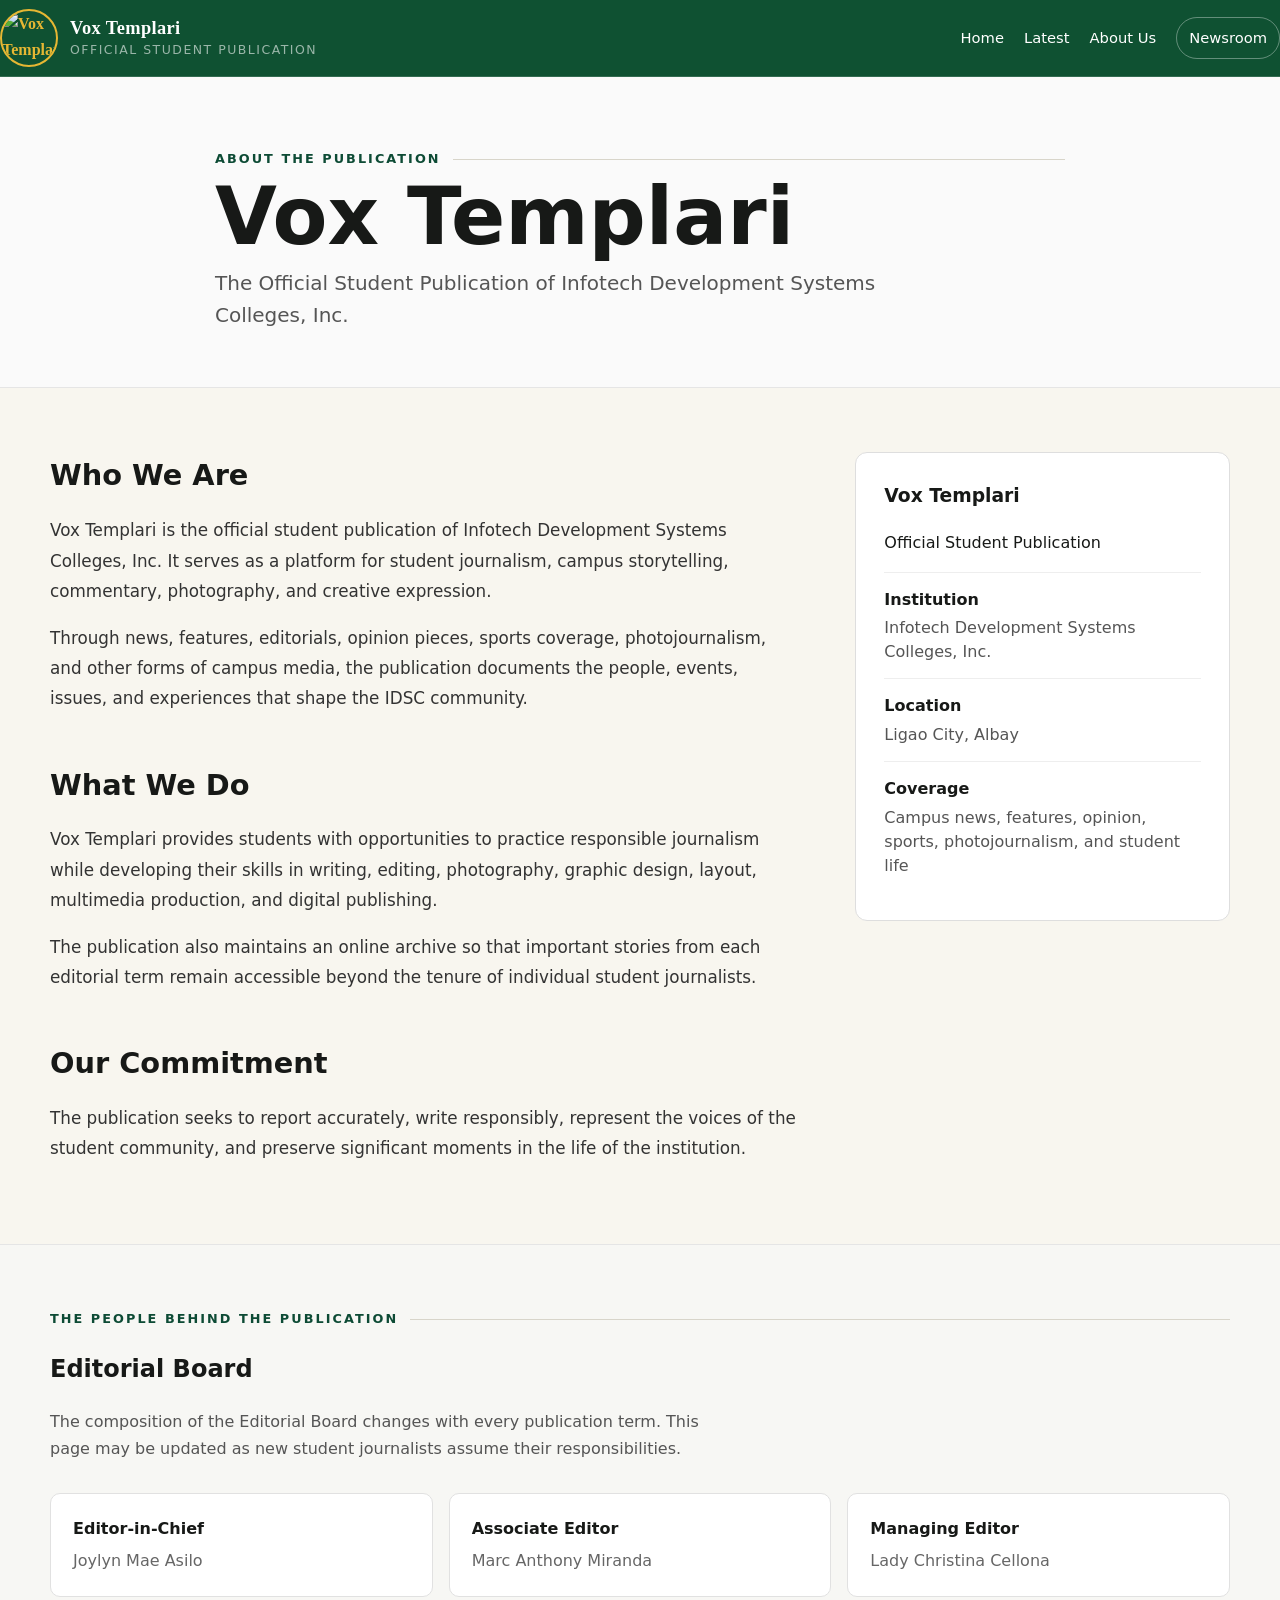
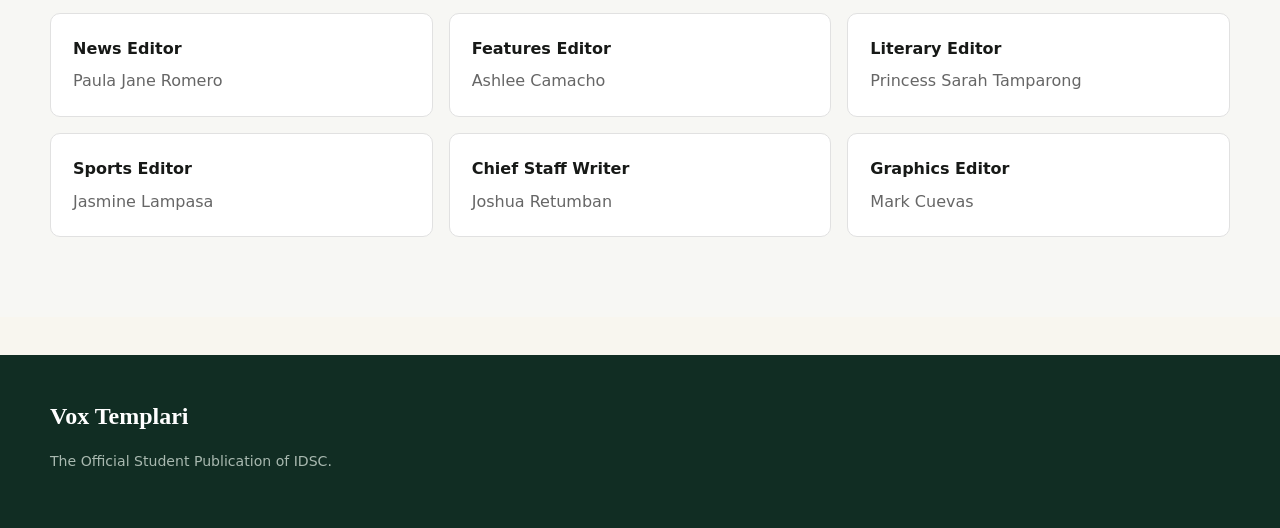
==== about.html @ 3201fcc6 "Update about.html" ====
<!doctype html>
<html lang="en">

<head>
  <meta charset="utf-8">

  <meta
    name="viewport"
    content="width=device-width, initial-scale=1"
  >

  <title>About Us | Vox Templari</title>

  <meta
    name="description"
    content="Learn more about Vox Templari, the Official Student Publication of Infotech Development Systems Colleges, Inc."
  >

  <link
    rel="stylesheet"
    href="styles.css"
  >
</head>


<body>


<!-- =========================================================
     HEADER
     ========================================================= -->

<header class="site-header">

  <div class="container header-row">

    <a
      class="brand"
      href="/"
    >

      <div class="brand-mark">
        <img
          src="/assets/vt-logo.jpg"
          alt="Vox Templari Logo"
        >
      </div>

      <div>

        <div class="brand-title">
          Vox Templari
        </div>

        <div class="brand-sub">
          Official Student Publication
        </div>

      </div>

    </a>


    <button
      id="menuBtn"
      class="mobile-menu"
      type="button"
      aria-label="Open menu"
    >
      ☰
    </button>


    <nav
      id="mainNav"
      class="nav"
    >

      <a href="/">
        Home
      </a>

      <a href="/#latest">
        Latest
      </a>

      <a
        href="/about.html"
        class="active"
      >
        About Us
      </a>

      <a
        href="/admin.html"
        class="nav-admin"
      >
        Newsroom
      </a>

    </nav>

  </div>

</header>


<!-- =========================================================
     ABOUT HERO
     ========================================================= -->

<main>

  <section class="about-hero">

    <div class="container about-hero-inner">

      <div class="section-kicker">
        About the Publication
      </div>

      <h1>
        Vox Templari
      </h1>

      <p class="about-lead">
        The Official Student Publication of
        Infotech Development Systems Colleges, Inc.
      </p>

    </div>

  </section>


  <!-- =======================================================
       ABOUT CONTENT
       ======================================================= -->

  <section class="about-section">

    <div class="container about-grid">

      <div class="about-main">

        <h2>
          Who We Are
        </h2>

        <p>
          Vox Templari is the official student publication of
          Infotech Development Systems Colleges, Inc. It serves
          as a platform for student journalism, campus
          storytelling, commentary, photography, and creative
          expression.
        </p>

        <p>
          Through news, features, editorials, opinion pieces,
          sports coverage, photojournalism, and other forms of
          campus media, the publication documents the people,
          events, issues, and experiences that shape the IDSC
          community.
        </p>


        <h2>
          What We Do
        </h2>

        <p>
          Vox Templari provides students with opportunities to
          practice responsible journalism while developing their
          skills in writing, editing, photography, graphic
          design, layout, multimedia production, and digital
          publishing.
        </p>

        <p>
          The publication also maintains an online archive so
          that important stories from each editorial term remain
          accessible beyond the tenure of individual student
          journalists.
        </p>


        <h2>
          Our Commitment
        </h2>

        <p>
          The publication seeks to report accurately, write
          responsibly, represent the voices of the student
          community, and preserve significant moments in the
          life of the institution.
        </p>

      </div>


      <aside class="about-sidebar">

        <div class="about-card">

          <h3>
            Vox Templari
          </h3>

          <p>
            Official Student Publication
          </p>

          <div class="about-detail">
            <strong>Institution</strong>
            <span>
              Infotech Development Systems Colleges, Inc.
            </span>
          </div>

          <div class="about-detail">
            <strong>Location</strong>
            <span>
              Ligao City, Albay
            </span>
          </div>

          <div class="about-detail">
            <strong>Coverage</strong>
            <span>
              Campus news, features, opinion, sports,
              photojournalism, and student life
            </span>
          </div>

        </div>

      </aside>

    </div>

  </section>


  <!-- =======================================================
       EDITORIAL BOARD
       ======================================================= -->

  <section class="about-board-section">

    <div class="container">

      <div class="section-kicker">
        The People Behind the Publication
      </div>

      <h2>
        Editorial Board
      </h2>

      <p class="about-board-intro">
        The composition of the Editorial Board changes with
        every publication term. This page may be updated as new
        student journalists assume their responsibilities.
      </p>


      <div class="board-grid">

        <div class="board-card">
          <strong>Editor-in-Chief</strong>
          <span>Joylyn Mae Asilo</span>
        </div>

        <div class="board-card">
          <strong>Associate Editor</strong>
          <span>Marc Anthony Miranda</span>
        </div>

        <div class="board-card">
          <strong>Managing Editor</strong>
          <span>Lady Christina Cellona</span>
        </div>

        <div class="board-card">
          <strong>News Editor</strong>
          <span>Paula Jane Romero</span>
        </div>

        <div class="board-card">
          <strong>Features Editor</strong>
          <span>Ashlee Camacho</span>
        </div>

        <div class="board-card">
          <strong>Literary Editor</strong>
          <span>Princess Sarah Tamparong</span>
        </div>

         <div class="board-card">
          <strong>Sports Editor</strong>
          <span>Jasmine Lampasa</span>
        </div>

        <div class="board-card">
          <strong>Chief Staff Writer</strong>
          <span>Joshua Retumban</span>
        </div>
        
        <div class="board-card">
          <strong>Graphics Editor</strong>
          <span>Mark Cuevas</span>
        </div>

      </div>

    </div>

  </section>

</main>


<!-- =========================================================
     FOOTER
     ========================================================= -->

<footer class="site-footer">

  <div class="container">

    <div class="footer-title">
      Vox Templari
    </div>

    <p class="footer-small">
      The Official Student Publication of IDSC.
    </p>

  </div>

</footer>


<script>

  const menuBtn =
    document.querySelector("#menuBtn");

  const mainNav =
    document.querySelector("#mainNav");


  menuBtn?.addEventListener(
    "click",
    () => {

      mainNav?.classList.toggle(
        "open"
      );

    }
  );

</script>

</body>
</html>
---- styles.css ----
:root {
  --green: #0d4b35;
  --green-2: #153f31;
  --gold: #e6b733;
  --ink: #171917;
  --muted: #6b716d;
  --paper: #f8f6ef;
  --white: #ffffff;
  --line: #d8d5ca;
  --danger: #a62a2a;
  --shadow: 0 12px 34px rgba(20, 34, 27, .09);
  --radius: 16px;
}

* { box-sizing: border-box; }
html { scroll-behavior: smooth; }
body {
  margin: 0;
  font-family: Inter, ui-sans-serif, system-ui, -apple-system, BlinkMacSystemFont, "Segoe UI", sans-serif;
  color: var(--ink);
  background: var(--paper);
  line-height: 1.6;
}
a { color: inherit; text-decoration: none; }
img { max-width: 100%; display: block; }
button, input, select, textarea { font: inherit; }
button { cursor: pointer; }

.container { width: min(1180px, calc(100% - 32px)); margin-inline: auto; }
.site-header {
  background: var(--green);
  color: white;
  border-bottom: 4px solid var(--gold);
  position: sticky;
  top: 0;
  z-index: 20;
}
.header-row { display:flex; align-items:center; justify-content:space-between; gap:24px; min-height:76px; }
.brand { display:flex; align-items:center; gap:14px; }
.brand-mark {
  width: 42px; height: 42px; border:2px solid var(--gold); border-radius:50%;
  display:grid; place-items:center; font-family: Georgia, serif; font-weight:800; color:var(--gold);
}
.brand-title { font-family: Georgia, 'Times New Roman', serif; font-size:1.35rem; font-weight:800; letter-spacing:.02em; }
.brand-sub { font-size:.72rem; opacity:.78; text-transform:uppercase; letter-spacing:.12em; }
.nav { display:flex; flex-wrap:wrap; align-items:center; gap:16px; font-size:.92rem; }
.nav a:hover { color:var(--gold); }
.nav-admin { padding:8px 12px; border:1px solid rgba(255,255,255,.35); border-radius:999px; }
.mobile-menu { display:none; background:none; border:0; color:#fff; font-size:1.45rem; }

.masthead { padding:48px 0 22px; border-bottom:1px solid var(--line); }
.masthead h1 { margin:0; font-family:Georgia,serif; font-size:clamp(2.7rem, 7vw, 6.5rem); line-height:.9; letter-spacing:-.04em; }
.masthead p { margin:16px 0 0; max-width:680px; color:var(--muted); }
.section-kicker { display:flex; align-items:center; gap:12px; font-size:.8rem; letter-spacing:.16em; font-weight:800; text-transform:uppercase; color:var(--green); }
.section-kicker::after { content:""; height:1px; background:var(--line); flex:1; }

.hero { display:grid; grid-template-columns: 1.8fr 1fr; gap:24px; padding:34px 0 8px; }
.hero-main, .hero-side-card, .story-card { background:var(--white); border:1px solid var(--line); box-shadow:var(--shadow); }
.hero-main { border-radius:var(--radius); overflow:hidden; }
.hero-image { aspect-ratio:16/9; object-fit:cover; width:100%; background:#e8e5db; }
.hero-copy { padding:26px; }
.story-meta { color:var(--muted); font-size:.84rem; display:flex; flex-wrap:wrap; gap:9px; align-items:center; }
.story-category { color:var(--green); font-weight:800; text-transform:uppercase; letter-spacing:.08em; }
.hero-copy h2 { font-family:Georgia,serif; font-size:clamp(2rem,4vw,3.8rem); line-height:1.02; margin:12px 0; }
.deck { color:#4e544f; font-size:1.05rem; }
.hero-side { display:grid; gap:16px; }
.hero-side-card { border-radius:14px; overflow:hidden; display:grid; grid-template-columns: 118px 1fr; min-height:118px; }
.hero-side-card img { height:100%; width:100%; object-fit:cover; background:#e8e5db; }
.hero-side-copy { padding:15px; }
.hero-side-copy h3 { font-family:Georgia,serif; font-size:1.08rem; line-height:1.15; margin:6px 0 0; }

.section { padding:44px 0; }
.section-head { display:flex; justify-content:space-between; gap:20px; align-items:end; margin-bottom:20px; }
.section-head h2 { font-family:Georgia,serif; font-size:2.15rem; margin:0; }
.filters { display:flex; flex-wrap:wrap; gap:8px; }
.filter-btn { border:1px solid var(--line); background:#fff; border-radius:999px; padding:8px 13px; }
.filter-btn.active { background:var(--green); color:white; border-color:var(--green); }
.story-grid { display:grid; grid-template-columns: repeat(3, 1fr); gap:20px; }
.story-card { border-radius:14px; overflow:hidden; transition:.18s ease; }
.story-card:hover { transform:translateY(-3px); }
.story-card img { aspect-ratio:16/10; object-fit:cover; width:100%; background:#e8e5db; }
.story-card-copy { padding:18px; }
.story-card h3 { font-family:Georgia,serif; font-size:1.42rem; line-height:1.16; margin:9px 0; }
.story-card p { color:var(--muted); margin:0; font-size:.94rem; }
.empty { border:1px dashed var(--line); padding:28px; border-radius:14px; color:var(--muted); background:#fff; }

.site-footer { background:#112d23; color:#dbe5df; padding:42px 0; margin-top:38px; }
.footer-grid { display:grid; grid-template-columns:2fr 1fr 1fr; gap:28px; }
.footer-title { color:white; font-family:Georgia,serif; font-size:1.5rem; font-weight:700; }
.footer-small { color:#a9b9b0; font-size:.88rem; }

.article-shell { width:min(820px, calc(100% - 32px)); margin:46px auto; }
.article-shell .article-category { color:var(--green); font-weight:800; text-transform:uppercase; letter-spacing:.1em; font-size:.82rem; }
.article-shell h1 { font-family:Georgia,serif; font-size:clamp(2.5rem,6vw,4.8rem); line-height:1.02; margin:12px 0 16px; letter-spacing:-.025em; }
.article-deck { font-size:1.25rem; color:#555d57; }
.article-hero { width:min(1100px, calc(100% - 32px)); margin:30px auto; border-radius:18px; max-height:660px; object-fit:cover; }
.article-body { font-family:Georgia, 'Times New Roman', serif; font-size:1.16rem; line-height:1.82; }
.article-body p { margin:0 0 1.35em; }
.article-body h2, .article-body h3 { line-height:1.2; margin-top:1.8em; }
.article-body blockquote { border-left:4px solid var(--gold); margin:1.7em 0; padding:2px 0 2px 22px; color:#48504b; font-style:italic; }
.byline { margin:20px 0 28px; color:var(--muted); }

/* Admin */
.admin-body { background:#eef1ee; }
.admin-top { background:var(--green); color:white; }
.admin-top .container { min-height:66px; display:flex; align-items:center; justify-content:space-between; gap:20px; }
.admin-layout { display:grid; grid-template-columns:260px 1fr; min-height:calc(100vh - 66px); }
.sidebar { background:#17392d; color:#dae8df; padding:24px 18px; }
.sidebar button, .sidebar a { width:100%; display:block; text-align:left; color:inherit; background:transparent; border:0; padding:11px 12px; border-radius:9px; }
.sidebar button:hover, .sidebar a:hover { background:rgba(255,255,255,.08); }
.admin-main { padding:28px; min-width:0; }
.panel { background:white; border:1px solid #d7ded9; border-radius:14px; padding:22px; box-shadow:0 8px 25px rgba(30,50,38,.05); margin-bottom:22px; }
.panel h2, .panel h3 { margin-top:0; }
.form-grid { display:grid; grid-template-columns:1fr 1fr; gap:16px; }
.field { display:grid; gap:7px; }
.field.full { grid-column:1/-1; }
label { font-weight:700; font-size:.9rem; }
input, select, textarea { width:100%; border:1px solid #cbd4ce; border-radius:9px; background:#fff; padding:10px 12px; }
textarea { min-height:110px; resize:vertical; }
.editor-toolbar { display:flex; flex-wrap:wrap; align-items:center; gap:5px; padding:8px; border:1px solid #cbd4ce; border-bottom:0; border-radius:9px 9px 0 0; background:#f5f7f5; position:sticky; top:0; z-index:3; }
.editor-toolbar button { min-width:34px; border:1px solid #d5ddd8; border-radius:6px; background:#fff; padding:6px 9px; line-height:1.2; }
.editor-toolbar button:hover, .editor-toolbar button:focus-visible { border-color:#91a59a; background:#eef4f0; }
.editor-toolbar button[data-cmd="justifyCenter"] { text-align:center; }
.editor-toolbar button[data-cmd="justifyRight"] { text-align:right; }
.editor-select { width:auto; min-width:92px; max-width:170px; padding:6px 28px 6px 9px; border:1px solid #d5ddd8; border-radius:6px; background:#fff; }
.editor-font { min-width:128px; }
.editor-size { min-width:92px; }
.toolbar-separator { width:1px; height:26px; margin:0 3px; background:#d5ddd8; }
.rich-editor { min-height:340px; padding:18px; border:1px solid #cbd4ce; border-radius:0 0 9px 9px; background:#fff; overflow:auto; font-family:Georgia, 'Times New Roman', serif; font-size:1.05rem; line-height:1.75; }
.rich-editor:focus { outline:2px solid rgba(13,75,53,.2); }
.rich-editor h2, .rich-editor h3 { line-height:1.2; }
.rich-editor blockquote { border-left:4px solid var(--gold); margin:1.4em 0; padding:2px 0 2px 18px; color:#48504b; font-style:italic; }
@media (max-width: 700px) {
  .editor-toolbar { position:static; }
  .toolbar-separator { display:none; }
  .editor-font { flex:1 1 135px; }
  .editor-size { flex:1 1 100px; }
}
.actions { display:flex; flex-wrap:wrap; gap:10px; align-items:center; }
.btn { border:0; border-radius:9px; padding:10px 15px; font-weight:800; }
.btn-primary { background:var(--green); color:white; }
.btn-secondary { background:#e8ede9; color:#203c30; }
.btn-gold { background:var(--gold); color:#1c241e; }
.btn-danger { background:#fae5e5; color:var(--danger); }
.status { font-size:.88rem; color:var(--muted); }
.article-list { display:grid; gap:10px; }
.admin-item { border:1px solid #d9e0db; border-radius:10px; padding:13px; display:grid; grid-template-columns:1fr auto; gap:10px; background:#fff; }
.admin-item-title { font-weight:800; }
.badge { display:inline-block; border-radius:999px; padding:3px 8px; font-size:.72rem; font-weight:800; text-transform:uppercase; letter-spacing:.06em; background:#e8ede9; color:#375344; }
.badge.published { background:#dff2e7; color:#176137; }
.badge.draft { background:#fff2cc; color:#755a00; }
.drag-list { display:grid; gap:9px; }
.drag-item { border:1px solid #ccd5cf; background:#fff; padding:12px 14px; border-radius:9px; display:flex; align-items:center; gap:12px; cursor:grab; }
.drag-handle { color:#8e9992; font-size:1.25rem; }
.drag-item.dragging { opacity:.45; }
.login-wrap { min-height:100vh; display:grid; place-items:center; padding:24px; background:linear-gradient(135deg,#0d4b35,#17392d); }
.login-card { width:min(430px,100%); background:#fff; padding:30px; border-radius:18px; box-shadow:0 30px 70px rgba(0,0,0,.25); }
.login-card h1 { font-family:Georgia,serif; margin:0 0 5px; }
.login-card .field { margin:14px 0; }
.hidden { display:none !important; }
.notice { padding:11px 13px; border-radius:8px; background:#eef5f0; color:#234332; font-size:.9rem; }
.notice.error { background:#fae8e8; color:#7d2020; }

@media (max-width: 900px) {
  .hero, .story-grid, .footer-grid { grid-template-columns:1fr; }
  .hero-side { grid-template-columns:1fr 1fr; }
  .nav { display:none; position:absolute; top:76px; left:0; right:0; background:var(--green); padding:16px; border-top:1px solid rgba(255,255,255,.15); }
  .nav.open { display:flex; flex-direction:column; align-items:flex-start; }
  .mobile-menu { display:block; }
  .admin-layout { grid-template-columns:1fr; }
  .sidebar { display:flex; overflow:auto; gap:6px; padding:10px; }
  .sidebar button, .sidebar a { width:auto; white-space:nowrap; }
}
@media (max-width: 620px) {
  .hero-side { grid-template-columns:1fr; }
  .hero-side-card { grid-template-columns:100px 1fr; }
  .form-grid { grid-template-columns:1fr; }
  .field.full { grid-column:auto; }
  .admin-main { padding:15px; }
}
/* ============================================================
   VOX TEMPLARI
   HEADER + BRAND LOGO FIX
   Paste this entire section at the VERY BOTTOM of styles.css
   ============================================================ */


/* ------------------------------------------------------------
   MAIN HEADER
   ------------------------------------------------------------ */

.site-header {
  width: 100%;
  background: #ffffff;
  border-bottom: 1px solid #e5e5e5;
  position: relative;
  z-index: 100;
}


/* ------------------------------------------------------------
   HEADER INNER ROW
   Keeps logo/brand on LEFT and navigation on RIGHT
   ------------------------------------------------------------ */

.site-header .header-row {
  width: 100%;
  display: flex;
  align-items: center;
  justify-content: space-between;

  gap: 24px;

  margin: 0 auto;
}


/* ------------------------------------------------------------
   BRAND
   ------------------------------------------------------------ */

.site-header .brand {
  display: flex;
  align-items: center;
  justify-content: flex-start;

  gap: 12px;

  margin: 0 !important;
  padding: 0;

  text-align: left;

  text-decoration: none;

  flex: 0 0 auto;
}


/* ------------------------------------------------------------
   LOGO HOLDER
   ------------------------------------------------------------ */

.site-header .brand-mark {
  width: 58px;
  height: 58px;

  min-width: 58px;
  min-height: 58px;

  display: flex;
  align-items: center;
  justify-content: center;

  margin: 0 !important;
  padding: 0;

  overflow: hidden;

  border-radius: 50%;

  background: transparent;

  flex: 0 0 58px;
}


/* ------------------------------------------------------------
   ACTUAL LOGO IMAGE
   ------------------------------------------------------------ */

.site-header .brand-mark img {
  width: 100%;
  height: 100%;

  display: block;

  object-fit: contain;

  margin: 0;
  padding: 0;
}


/* ------------------------------------------------------------
   PUBLICATION NAME
   ------------------------------------------------------------ */

.site-header .brand-title {
  margin: 0;
  padding: 0;

  font-size: 1.15rem;
  font-weight: 700;
  line-height: 1.15;

  color: #111111;

  text-align: left;
}


/* ------------------------------------------------------------
   PUBLICATION SUBTITLE
   ------------------------------------------------------------ */

.site-header .brand-sub {
  margin-top: 3px;
  padding: 0;

  font-size: 0.78rem;
  line-height: 1.2;

  color: #666666;

  text-align: left;
}


/* ------------------------------------------------------------
   NAVIGATION
   ------------------------------------------------------------ */

.site-header .nav {
  display: flex;
  align-items: center;
  justify-content: flex-end;

  gap: 20px;

  margin-left: auto;
}


.site-header .nav a {
  text-decoration: none;
}


/* ------------------------------------------------------------
   MOBILE MENU BUTTON
   ------------------------------------------------------------ */

.site-header .mobile-menu {
  margin-left: auto;
}


/* ============================================================
   MOBILE HEADER
   ============================================================ */

@media (max-width: 768px) {

  .site-header .header-row {
    display: flex;
    align-items: center;
    justify-content: space-between;

    gap: 12px;
  }


  .site-header .brand {
    display: flex;
    align-items: center;
    justify-content: flex-start;

    margin: 0 !important;

    max-width: calc(100% - 60px);
  }


  .site-header .brand-mark {
    width: 48px;
    height: 48px;

    min-width: 48px;
    min-height: 48px;

    flex: 0 0 48px;

    margin: 0 !important;
  }


  .site-header .brand-title {
    font-size: 1rem;
  }


  .site-header .brand-sub {
    font-size: 0.7rem;
  }


  .site-header .mobile-menu {
    display: block;

    margin-left: auto;
    margin-right: 0;
  }


  .site-header .nav {
    position: absolute;

    top: 100%;
    left: 0;
    right: 0;

    display: none;
    flex-direction: column;
    align-items: flex-start;

    gap: 0;

    padding: 12px 20px;

    background: #ffffff;

    border-bottom: 1px solid #e5e5e5;
  }


  .site-header .nav.open {
    display: flex;
  }


  .site-header .nav a {
    width: 100%;

    padding: 10px 0;
  }

}


/* ============================================================
   VERY SMALL SCREENS
   ============================================================ */

@media (max-width: 420px) {

  .site-header .brand-mark {
    width: 42px;
    height: 42px;

    min-width: 42px;
    min-height: 42px;

    flex-basis: 42px;
  }


  .site-header .brand-title {
    font-size: 0.95rem;
  }


  .site-header .brand-sub {
    font-size: 0.65rem;
  }

}
/* ============================================================
   ABOUT US PAGE
   ============================================================ */

.about-hero {
  padding: 72px 0 56px;
  border-bottom: 1px solid #e5e5e5;
  background: #fafafa;
}


.about-hero-inner {
  max-width: 850px;
}


.about-hero h1 {
  margin: 10px 0 12px;
  font-size: clamp(
    2.5rem,
    7vw,
    5rem
  );
  line-height: 0.95;
}


.about-lead {
  max-width: 680px;
  margin: 0;
  font-size: 1.25rem;
  line-height: 1.6;
  color: #555;
}


.about-section {
  padding: 64px 0;
}


.about-grid {
  display: grid;
  grid-template-columns:
    minmax(0, 2fr)
    minmax(260px, 1fr);

  gap: 56px;
}


.about-main {
  max-width: 760px;
}


.about-main h2 {
  margin-top: 0;
  margin-bottom: 16px;
  font-size: 1.8rem;
}


.about-main h2:not(:first-child) {
  margin-top: 48px;
}


.about-main p {
  font-size: 1.05rem;
  line-height: 1.8;
  color: #333;
}


.about-card {
  padding: 28px;

  border: 1px solid #dedede;
  border-radius: 12px;

  background: #fff;
}


.about-card h3 {
  margin-top: 0;
}


.about-detail {
  display: flex;
  flex-direction: column;

  gap: 4px;

  padding: 14px 0;

  border-top: 1px solid #eeeeee;
}


.about-detail span {
  line-height: 1.5;
  color: #555;
}


.about-board-section {
  padding: 64px 0 80px;

  background: #f7f7f4;

  border-top: 1px solid #e5e5e5;
}


.about-board-intro {
  max-width: 650px;

  color: #555;

  line-height: 1.7;
}


.board-grid {
  display: grid;

  grid-template-columns:
    repeat(
      3,
      minmax(0, 1fr)
    );

  gap: 16px;

  margin-top: 30px;
}


.board-card {
  display: flex;
  flex-direction: column;

  gap: 7px;

  padding: 22px;

  background: #ffffff;

  border: 1px solid #e1e1e1;

  border-radius: 10px;
}


.board-card span {
  color: #666;
}


/* ============================================================
   ARTICLE PREVIOUS / NEXT NAVIGATION
   ============================================================ */

.article-navigation {
  max-width: 1100px;

  margin: 64px auto 0;

  padding: 32px 20px 56px;

  border-top: 1px solid #dedede;
}


.article-nav-inner {
  display: grid;

  grid-template-columns:
    minmax(0, 1fr)
    auto
    minmax(0, 1fr);

  align-items: center;

  gap: 30px;
}


.article-nav-item {
  display: flex;
  flex-direction: column;

  gap: 7px;

  text-decoration: none;

  color: inherit;
}


.article-nav-item strong {
  font-family: Georgia, serif;

  font-size: 1.05rem;

  line-height: 1.4;
}


.article-nav-prev {
  text-align: left;
}


.article-nav-next {
  text-align: right;
}


.article-nav-label {
  font-size: 0.75rem;

  text-transform: uppercase;

  letter-spacing: 0.08em;

  color: #777;
}


.article-nav-all {
  padding: 10px 16px;

  border: 1px solid #cccccc;

  border-radius: 999px;

  text-decoration: none;

  white-space: nowrap;

  color: inherit;
}


.article-nav-item:hover strong,
.article-nav-all:hover {
  text-decoration: underline;
}


/* ============================================================
   MOBILE
   ============================================================ */

@media (max-width: 768px) {

  .about-grid {
    grid-template-columns: 1fr;

    gap: 36px;
  }


  .board-grid {
    grid-template-columns:
      1fr 1fr;
  }


  .article-nav-inner {
    grid-template-columns:
      1fr 1fr;
  }


  .article-nav-all {
    grid-column:
      1 / -1;

    grid-row: 2;

    justify-self: center;

    order: 3;
  }

}


@media (max-width: 520px) {

  .board-grid {
    grid-template-columns: 1fr;
  }


  .article-navigation {
    margin-top: 44px;
  }


  .article-nav-inner {
    grid-template-columns: 1fr;

    gap: 28px;
  }


  .article-nav-next {
    text-align: left;
  }


  .article-nav-all {
    grid-column: auto;

    grid-row: auto;

    justify-self: start;
  }

}
/* ============================================================
   VOX TEMPLARI HEADER
   ============================================================ */

.site-header {
  width: 100%;
  background: #0f5132;
  border-bottom: 1px solid rgba(255,255,255,0.15);
  position: relative;
  z-index: 100;
}

.site-header .header-row {
  width: 100%;
  display: flex;
  align-items: center;
  justify-content: space-between;
  gap: 24px;
  margin: 0 auto;
}

.site-header .brand {
  display: flex;
  align-items: center;
  justify-content: flex-start;
  gap: 12px;
  margin: 0 !important;
  padding: 0;
  text-align: left;
  text-decoration: none;
  flex: 0 0 auto;
}

.site-header .brand-mark {
  width: 58px;
  height: 58px;
  min-width: 58px;
  min-height: 58px;

  display: flex;
  align-items: center;
  justify-content: center;

  margin: 0 !important;
  padding: 0;

  overflow: hidden;

  border-radius: 50%;
  background: transparent;

  flex: 0 0 58px;
}

.site-header .brand-mark img {
  width: 100%;
  height: 100%;
  display: block;
  object-fit: contain;
}

.site-header .brand-title {
  color: #ffffff;
  font-size: 1.15rem;
  font-weight: 700;
  line-height: 1.15;
}

.site-header .brand-sub {
  margin-top: 3px;
  color: rgba(255,255,255,0.75);
  font-size: 0.78rem;
  line-height: 1.2;
}

.site-header .nav {
  display: flex;
  align-items: center;
  justify-content: flex-end;
  gap: 20px;
  margin-left: auto;
}

.site-header .nav a {
  color: #ffffff;
  text-decoration: none;
}

.site-header .nav a:hover {
  opacity: 0.8;
}

@media (max-width: 768px) {

  .site-header .header-row {
    gap: 12px;
  }

  .site-header .brand-mark {
    width: 48px;
    height: 48px;
    min-width: 48px;
    min-height: 48px;
    flex: 0 0 48px;
  }

  .site-header .brand-title {
    font-size: 1rem;
  }

  .site-header .brand-sub {
    font-size: 0.7rem;
  }

  .site-header .mobile-menu {
    margin-left: auto;
    color: #ffffff;
  }

  .site-header .nav {
    position: absolute;

    top: 100%;
    left: 0;
    right: 0;

    display: none;
    flex-direction: column;
    align-items: flex-start;

    padding: 12px 20px;

    background: #0f5132;

    border-bottom: 1px solid rgba(255,255,255,0.15);
  }

  .site-header .nav.open {
    display: flex;
  }

  .site-header .nav a {
    width: 100%;
    padding: 10px 0;
    color: #ffffff;
  }

}
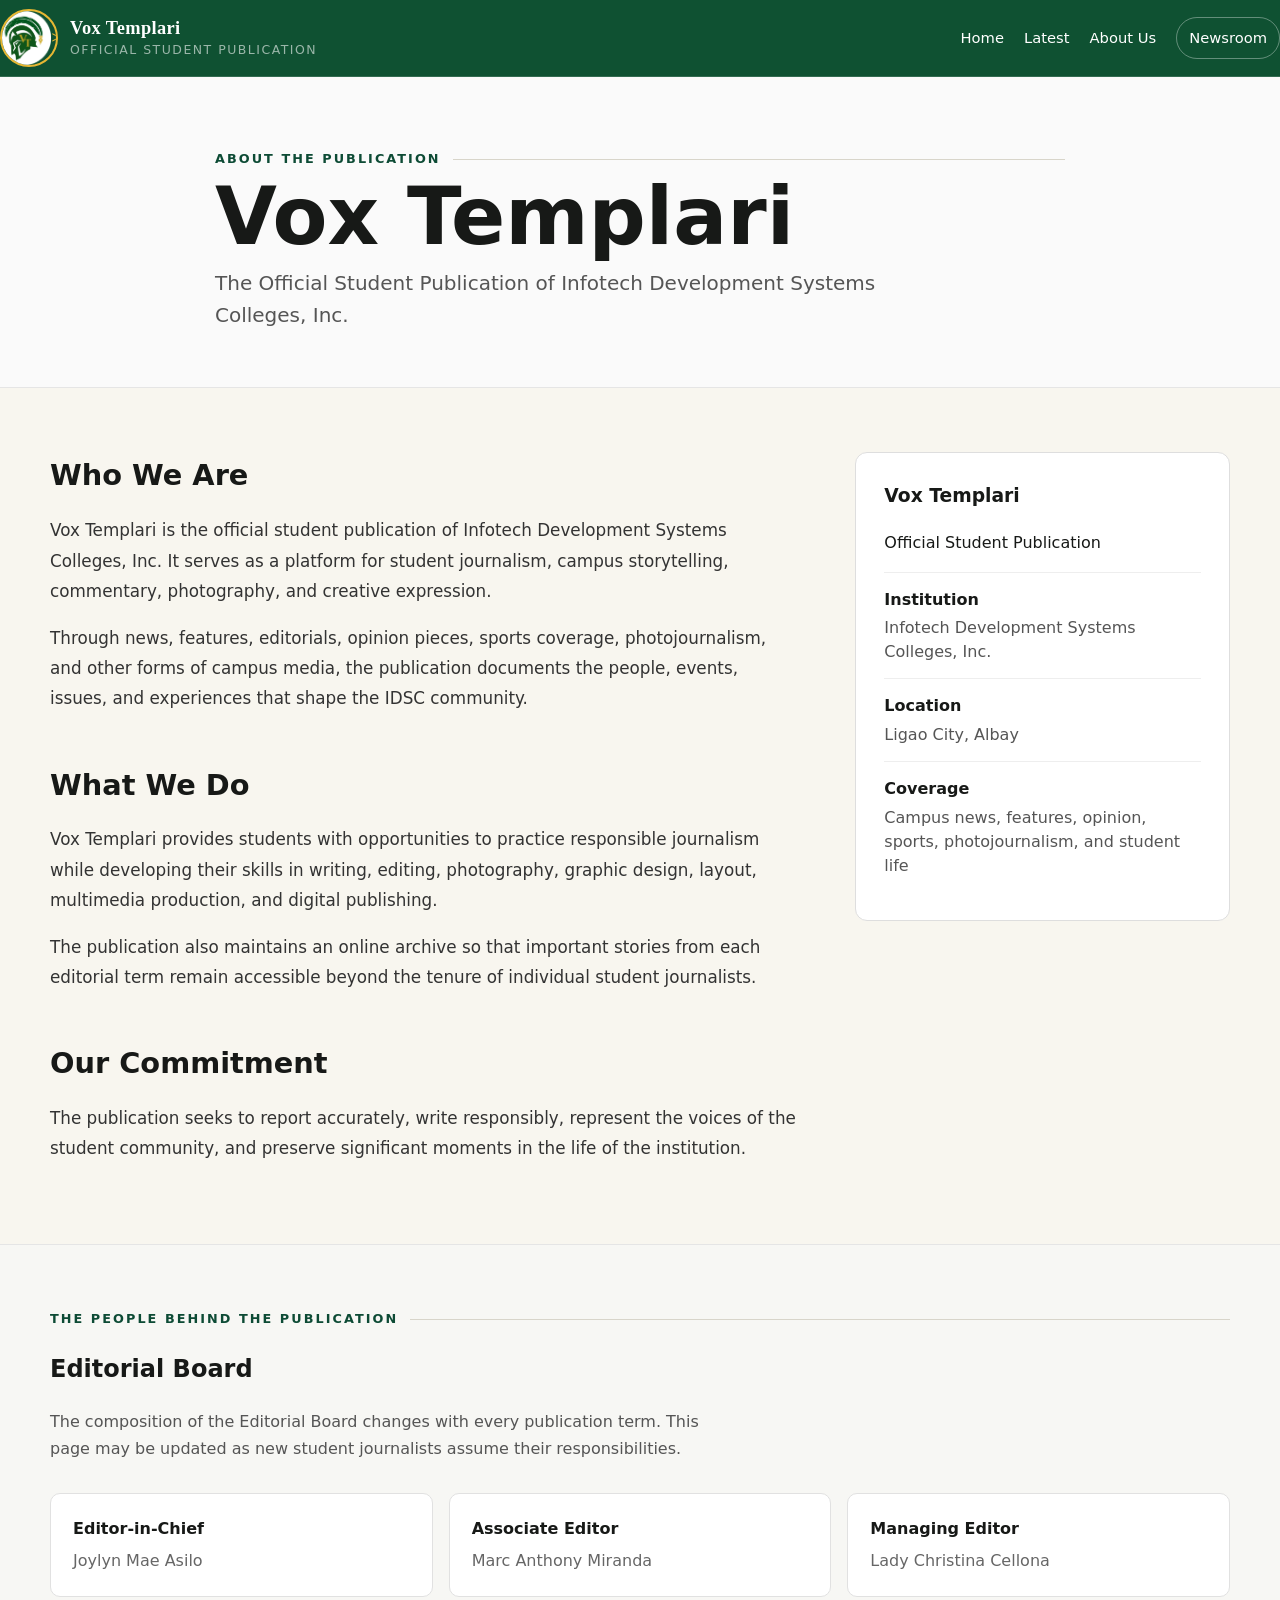
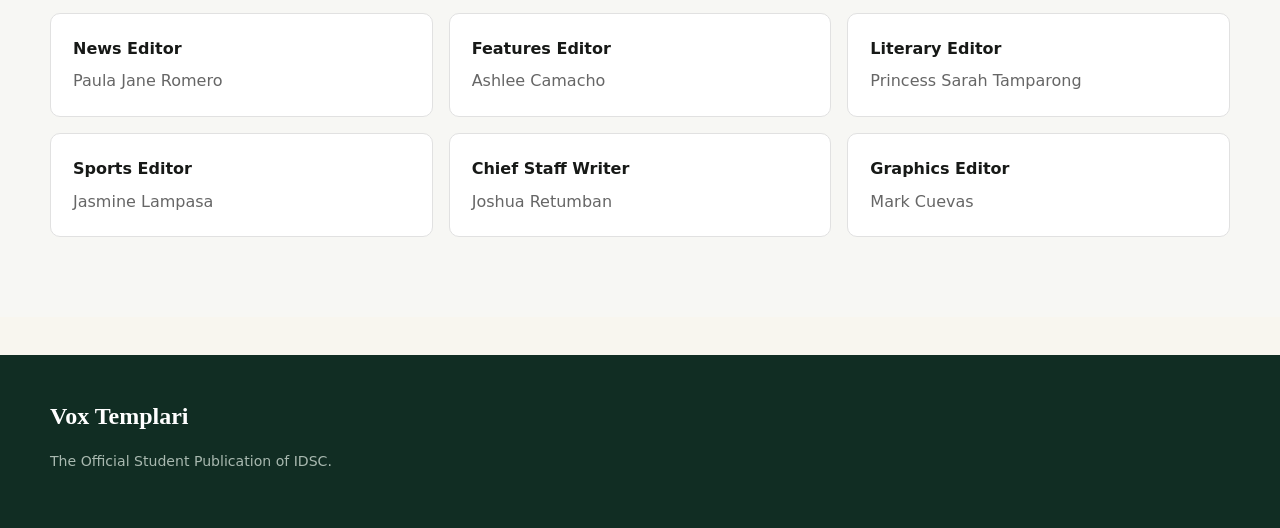
==== commit 64fa8c33: "Update about.html" ====
--- a/about.html
+++ b/about.html
@@ -41,8 +41,8 @@
 
       <div class="brand-mark">
         <img
-          src="/assets/vt-logo.jpg"
-          alt="Vox Templari Logo"
+          <img src="assets/vox-templari-logo.png" 
+          alt="Vox Templari Logo">
         >
       </div>
 
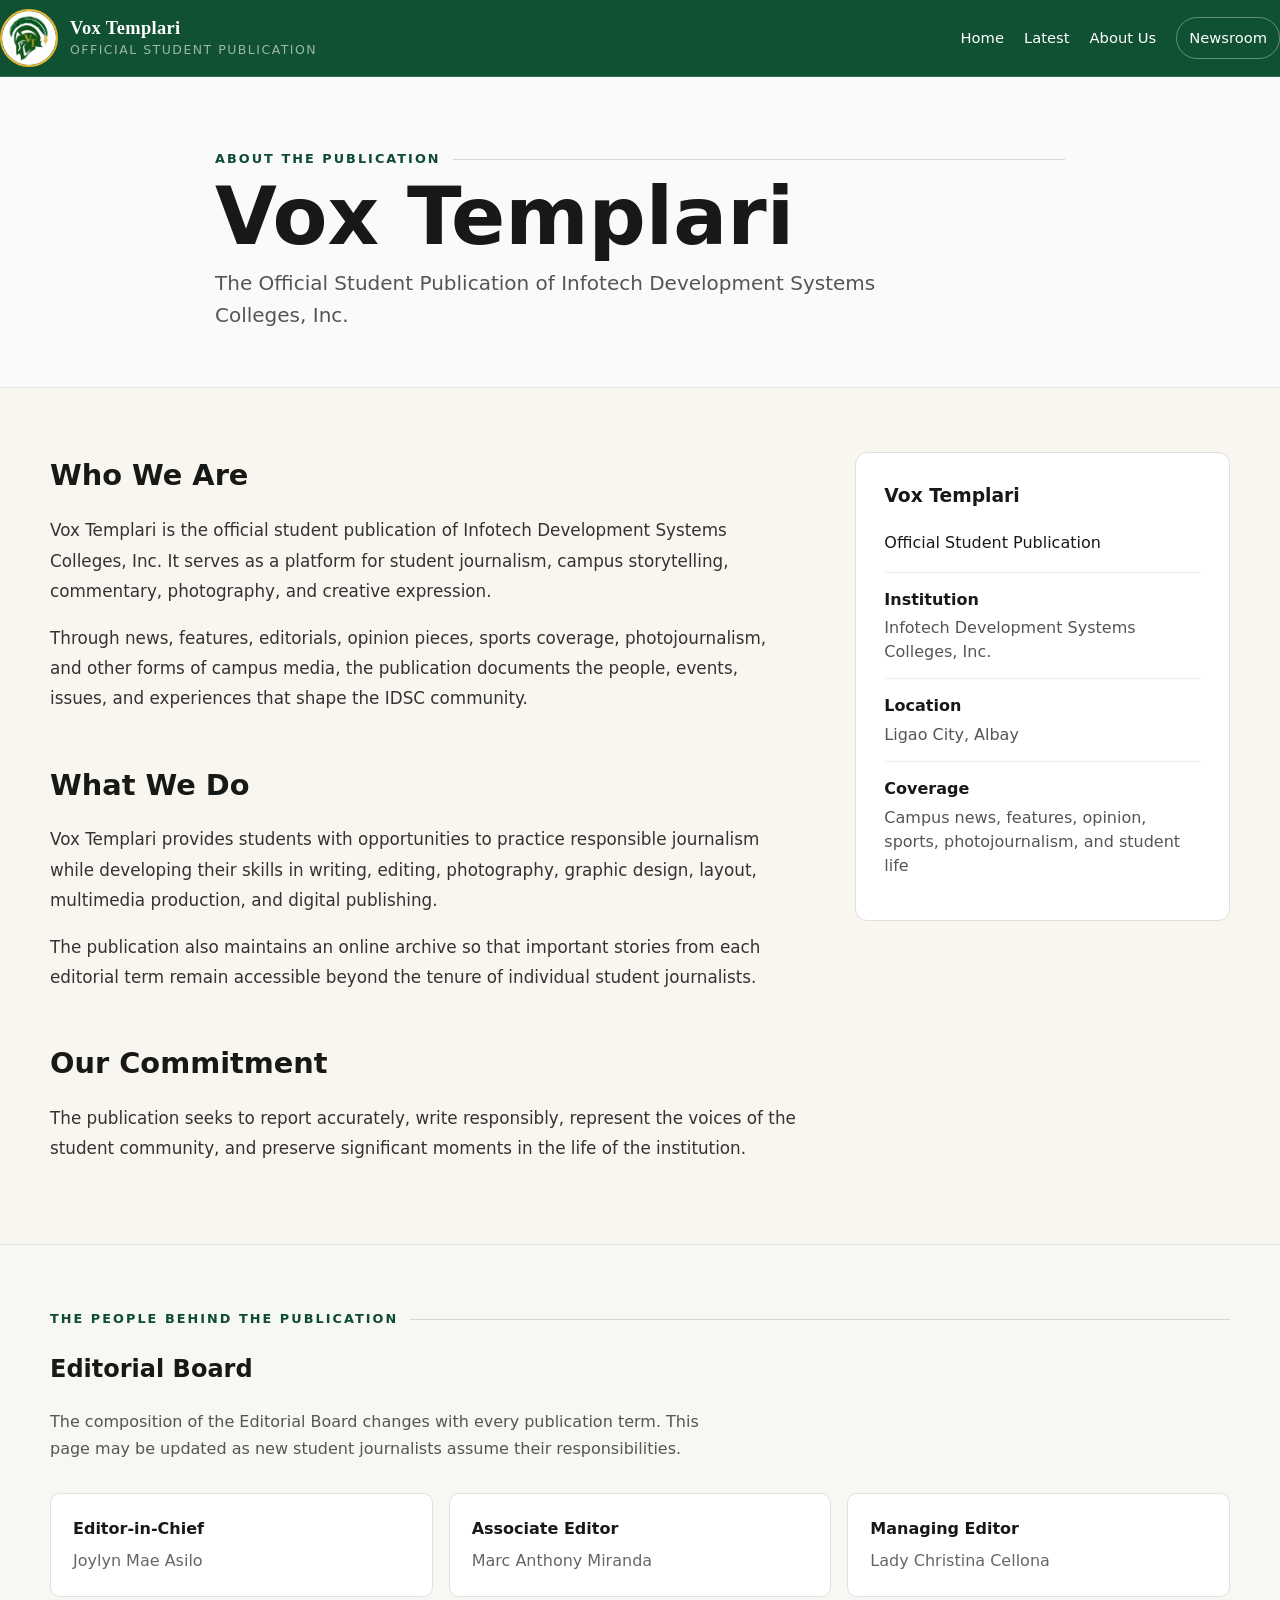
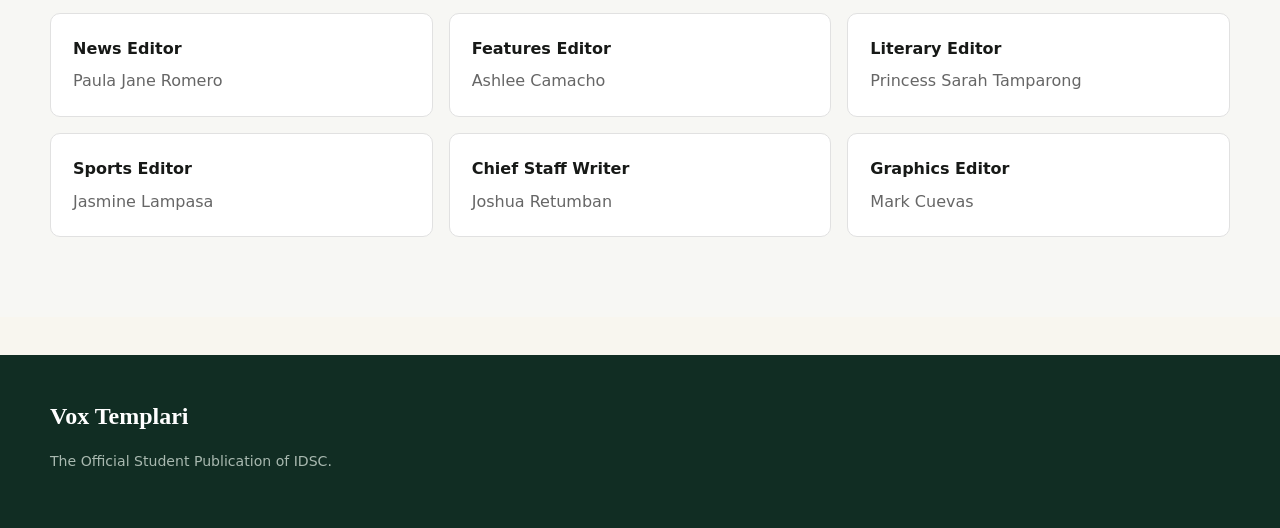
==== commit 2fb068c1: "Update about.html" ====
--- a/about.html
+++ b/about.html
@@ -13,7 +13,7 @@
 
   <meta
     name="description"
-    content="Learn more about Vox Templari, the Official Student Publication of Infotech Development Systems Colleges, Inc."
+    content="Learn more about Vox Templari, the Official College Student Publication of Infotech Development Systems Colleges, Inc."
   >
 
   <link
@@ -43,7 +43,6 @@
         <img
           <img src="assets/vox-templari-logo.png" 
           alt="Vox Templari Logo">
-        >
       </div>
 
       <div>
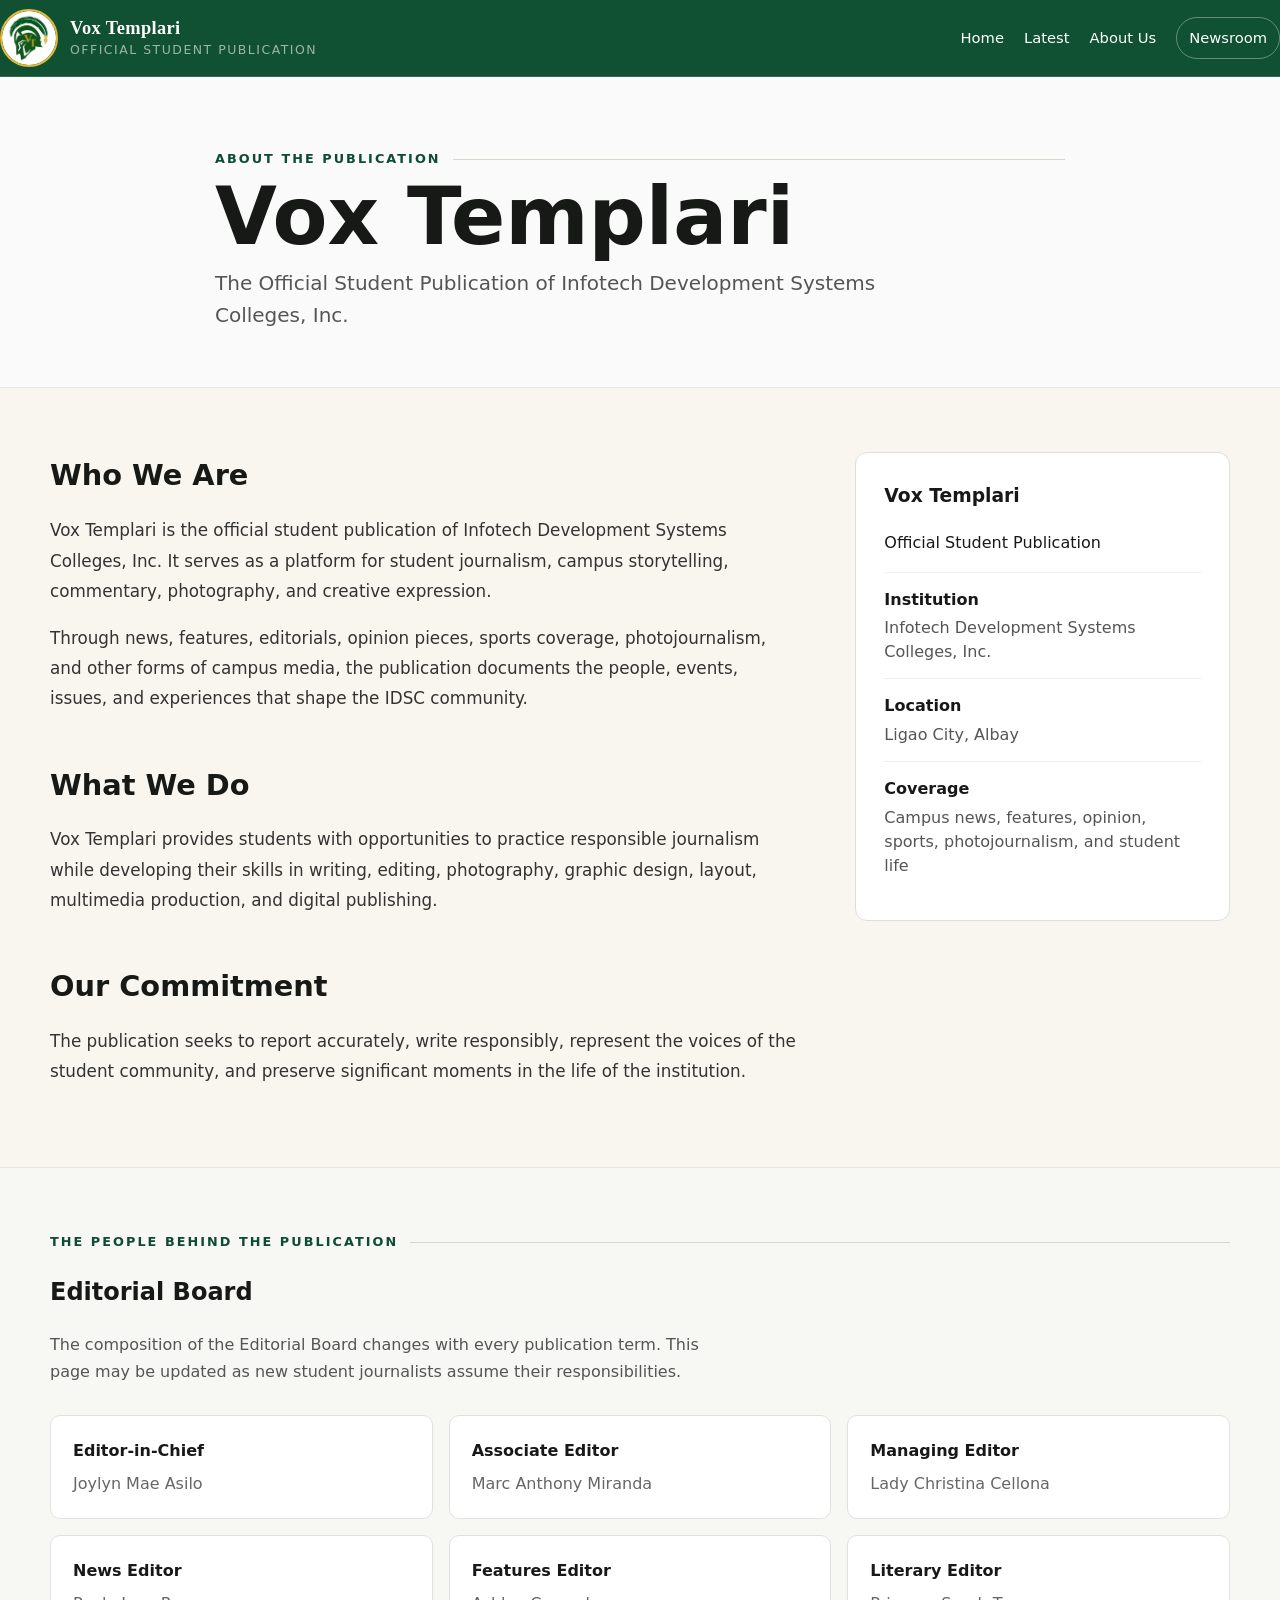
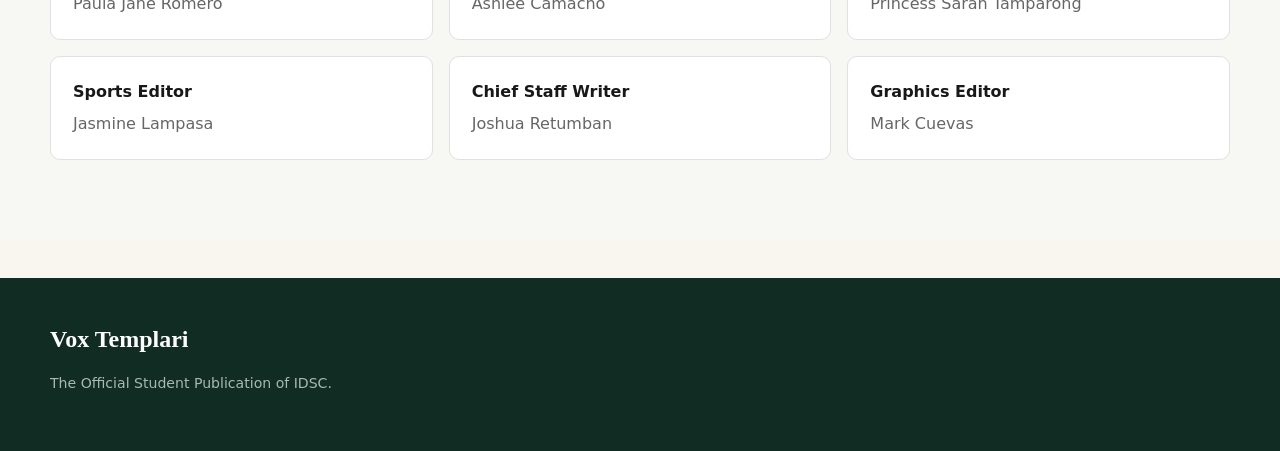
==== commit d4e2494f: "Update about.html" ====
--- a/about.html
+++ b/about.html
@@ -175,14 +175,6 @@
           publishing.
         </p>
 
-        <p>
-          The publication also maintains an online archive so
-          that important stories from each editorial term remain
-          accessible beyond the tenure of individual student
-          journalists.
-        </p>
-
-
         <h2>
           Our Commitment
         </h2>
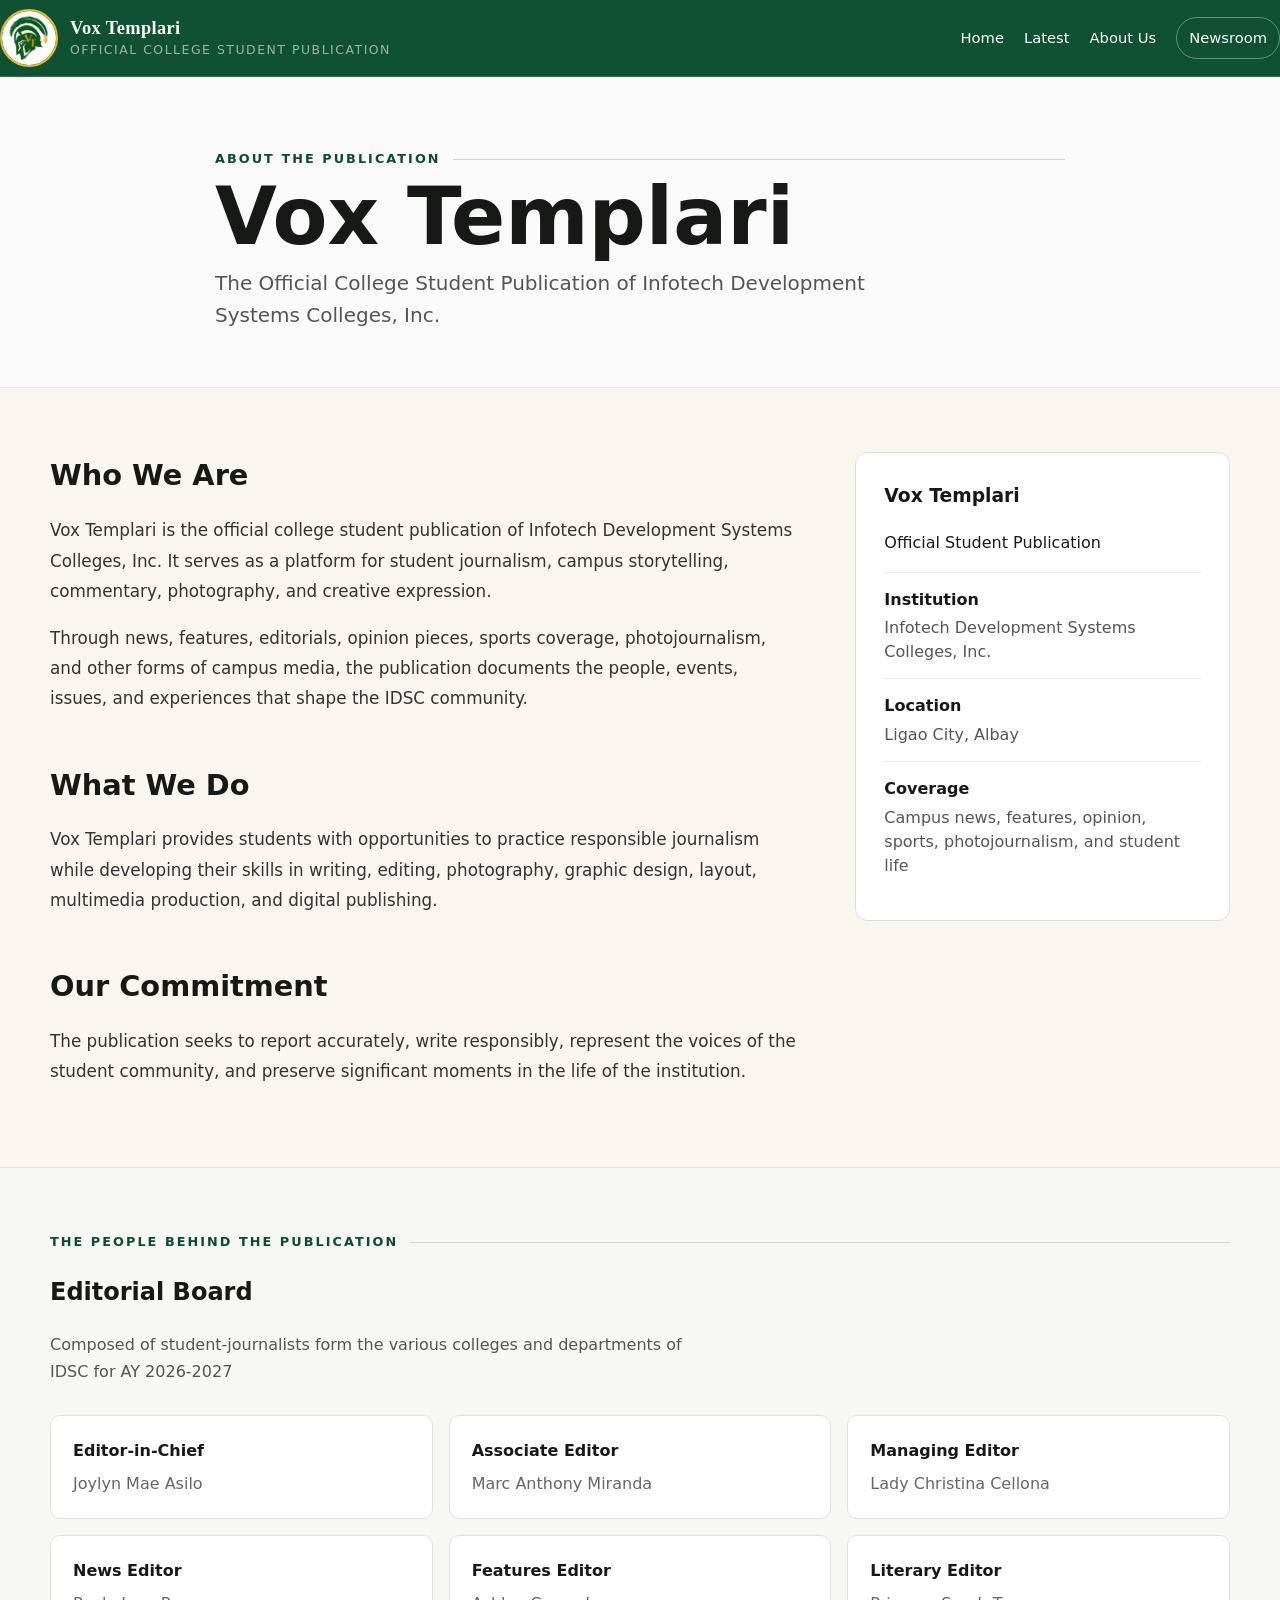
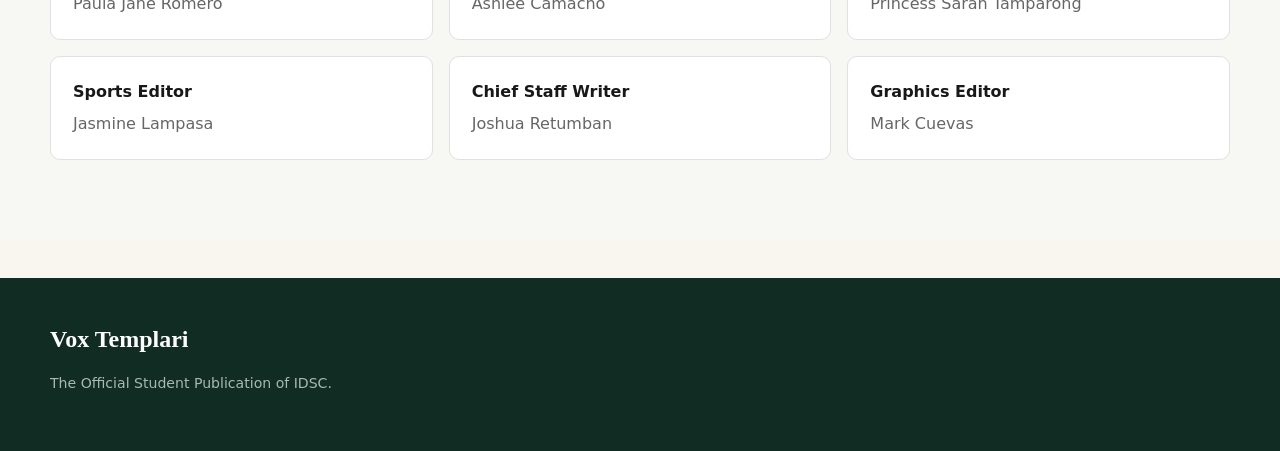
==== commit 04a99cc8: "Update about.html" ====
--- a/about.html
+++ b/about.html
@@ -52,7 +52,7 @@
         </div>
 
         <div class="brand-sub">
-          Official Student Publication
+          Official College Student Publication
         </div>
 
       </div>
@@ -123,7 +123,7 @@
       </h1>
 
       <p class="about-lead">
-        The Official Student Publication of
+        The Official College Student Publication of
         Infotech Development Systems Colleges, Inc.
       </p>
 
@@ -147,7 +147,7 @@
         </h2>
 
         <p>
-          Vox Templari is the official student publication of
+          Vox Templari is the official college student publication of
           Infotech Development Systems Colleges, Inc. It serves
           as a platform for student journalism, campus
           storytelling, commentary, photography, and creative
@@ -249,9 +249,7 @@
       </h2>
 
       <p class="about-board-intro">
-        The composition of the Editorial Board changes with
-        every publication term. This page may be updated as new
-        student journalists assume their responsibilities.
+        Composed of student-journalists form the various colleges and departments of IDSC for AY 2026-2027
       </p>
 
 
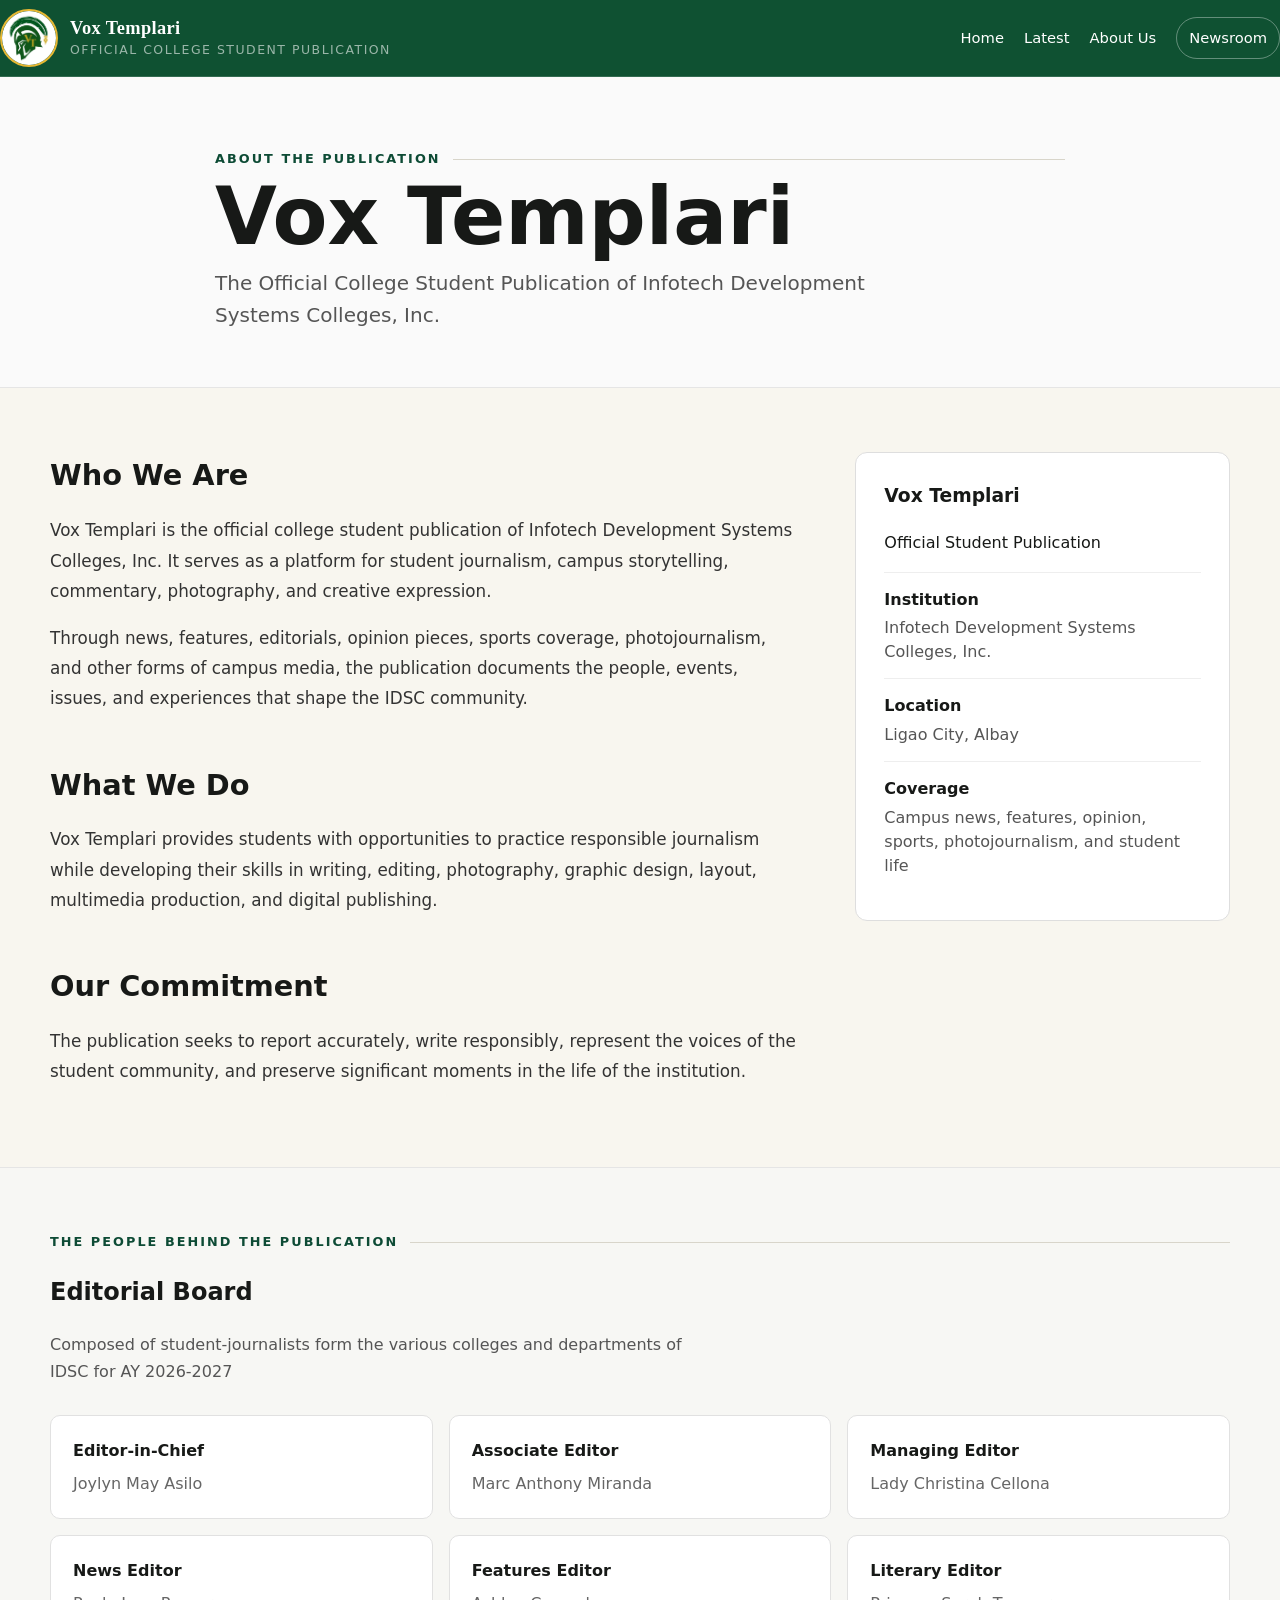
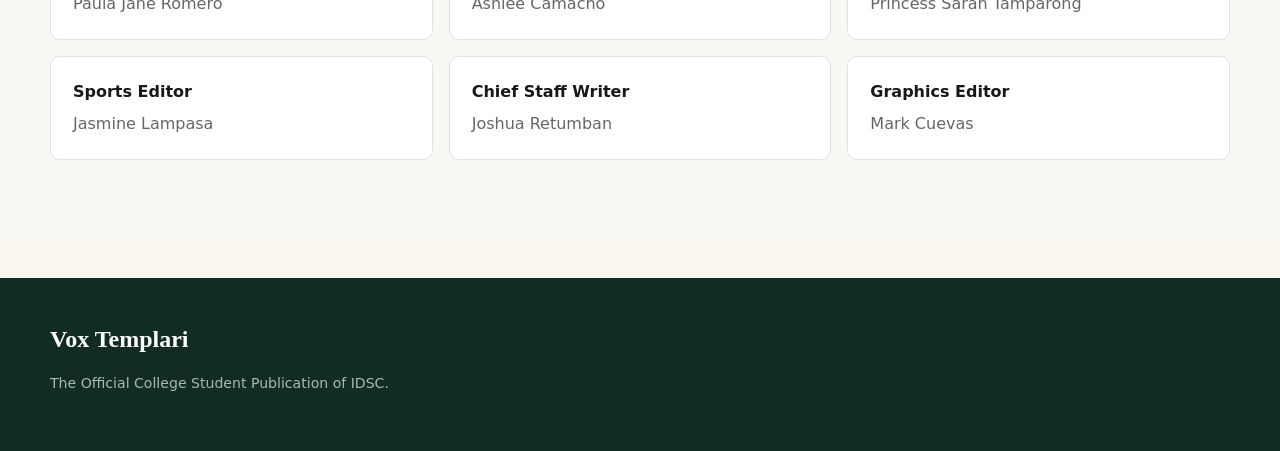
==== commit 56fd7a84: "Update about.html" ====
--- a/about.html
+++ b/about.html
@@ -257,7 +257,7 @@
 
         <div class="board-card">
           <strong>Editor-in-Chief</strong>
-          <span>Joylyn Mae Asilo</span>
+          <span>Joylyn May Asilo</span>
         </div>
 
         <div class="board-card">
@@ -322,7 +322,7 @@
     </div>
 
     <p class="footer-small">
-      The Official Student Publication of IDSC.
+      The Official College Student Publication of IDSC.
     </p>
 
   </div>
--- a/styles.css
+++ b/styles.css
@@ -39,9 +39,9 @@
 .brand { display:flex; align-items:center; gap:14px; }
 .brand-mark {
   width: 42px; height: 42px; border:2px solid var(--gold); border-radius:50%;
-  display:grid; place-items:center; font-family: Georgia, serif; font-weight:800; color:var(--gold);
-}
-.brand-title { font-family: Georgia, 'Times New Roman', serif; font-size:1.35rem; font-weight:800; letter-spacing:.02em; }
+  display:grid; place-items:center; font-family: Trajan Pro, serif; font-weight:800; color:var(--gold);
+}
+.brand-title { font-family: Trajan Pro, 'Times New Roman', serif; font-size:1.35rem; font-weight:800; letter-spacing:.02em; }
 .brand-sub { font-size:.72rem; opacity:.78; text-transform:uppercase; letter-spacing:.12em; }
 .nav { display:flex; flex-wrap:wrap; align-items:center; gap:16px; font-size:.92rem; }
 .nav a:hover { color:var(--gold); }
@@ -49,7 +49,7 @@
 .mobile-menu { display:none; background:none; border:0; color:#fff; font-size:1.45rem; }
 
 .masthead { padding:48px 0 22px; border-bottom:1px solid var(--line); }
-.masthead h1 { margin:0; font-family:Georgia,serif; font-size:clamp(2.7rem, 7vw, 6.5rem); line-height:.9; letter-spacing:-.04em; }
+.masthead h1 { margin:0; font-family:Trajan Pro,serif; font-size:clamp(2.7rem, 7vw, 6.5rem); line-height:.9; letter-spacing:-.04em; }
 .masthead p { margin:16px 0 0; max-width:680px; color:var(--muted); }
 .section-kicker { display:flex; align-items:center; gap:12px; font-size:.8rem; letter-spacing:.16em; font-weight:800; text-transform:uppercase; color:var(--green); }
 .section-kicker::after { content:""; height:1px; background:var(--line); flex:1; }
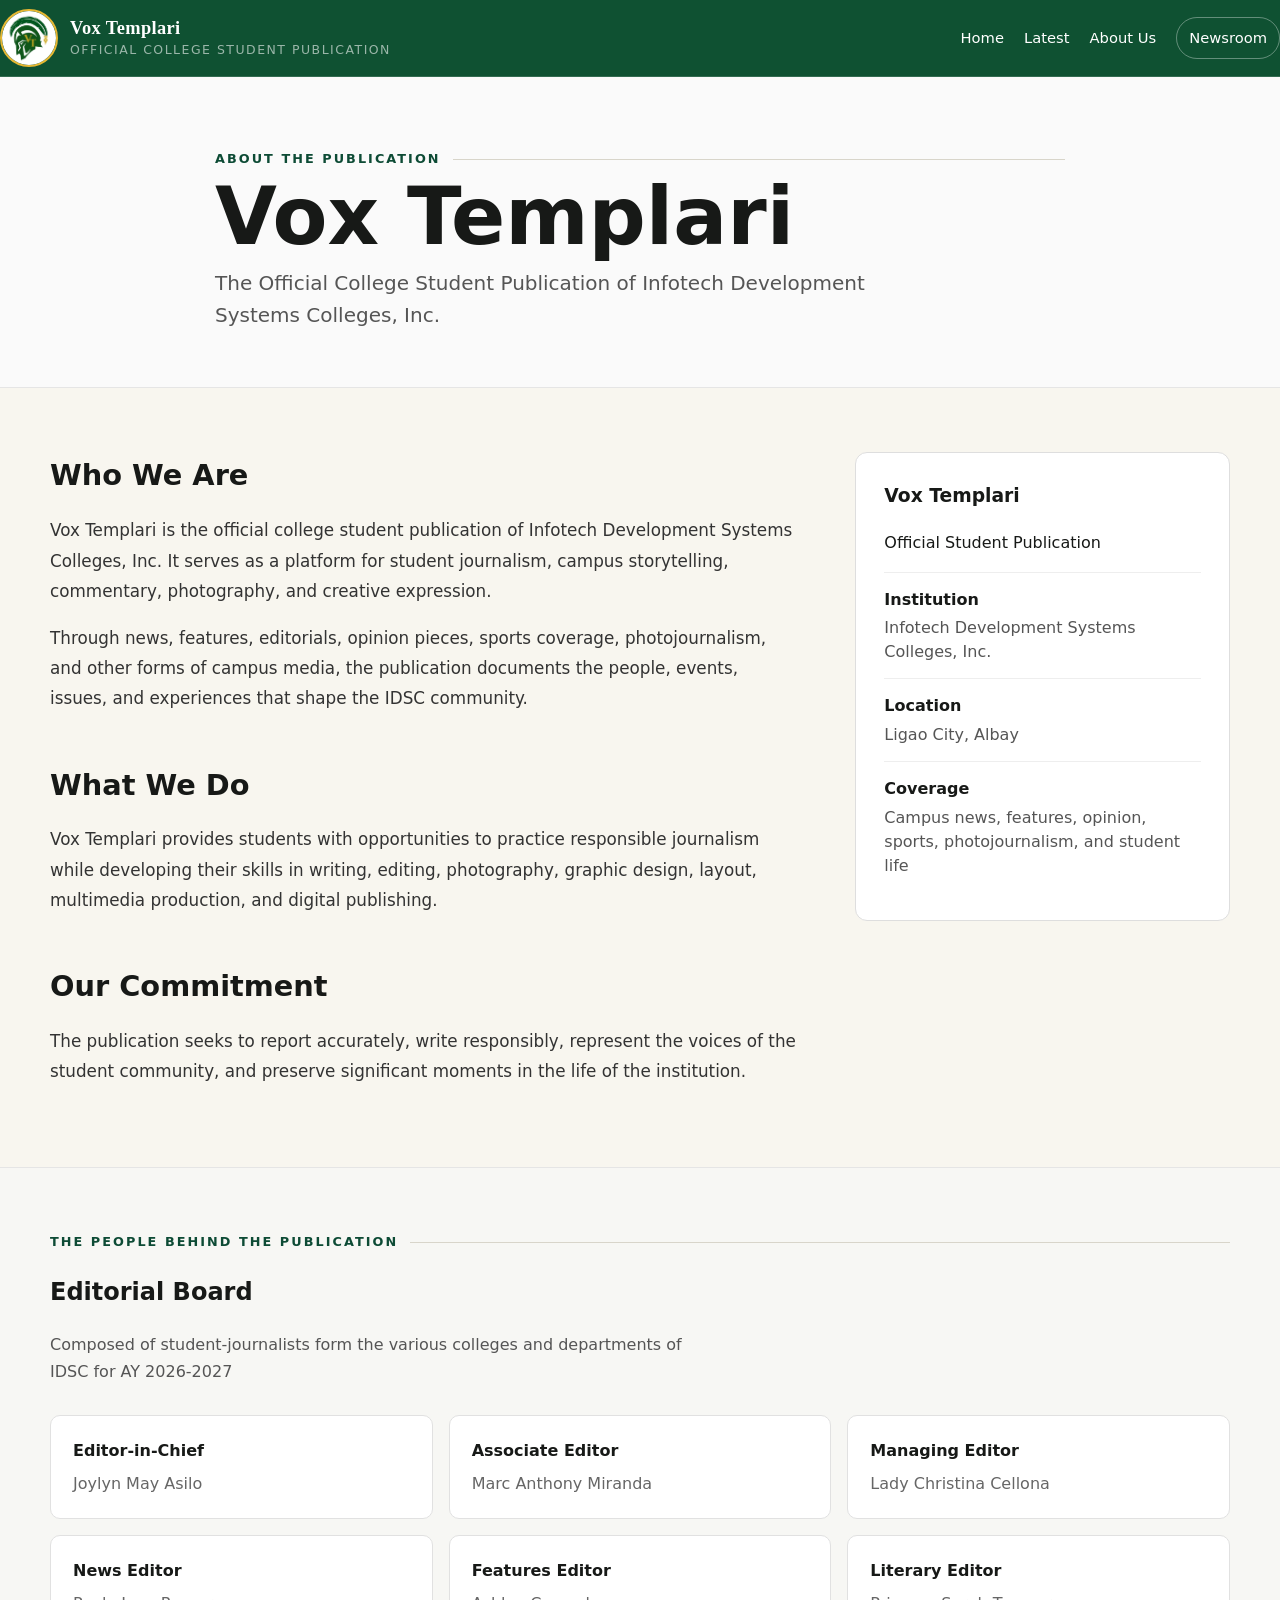
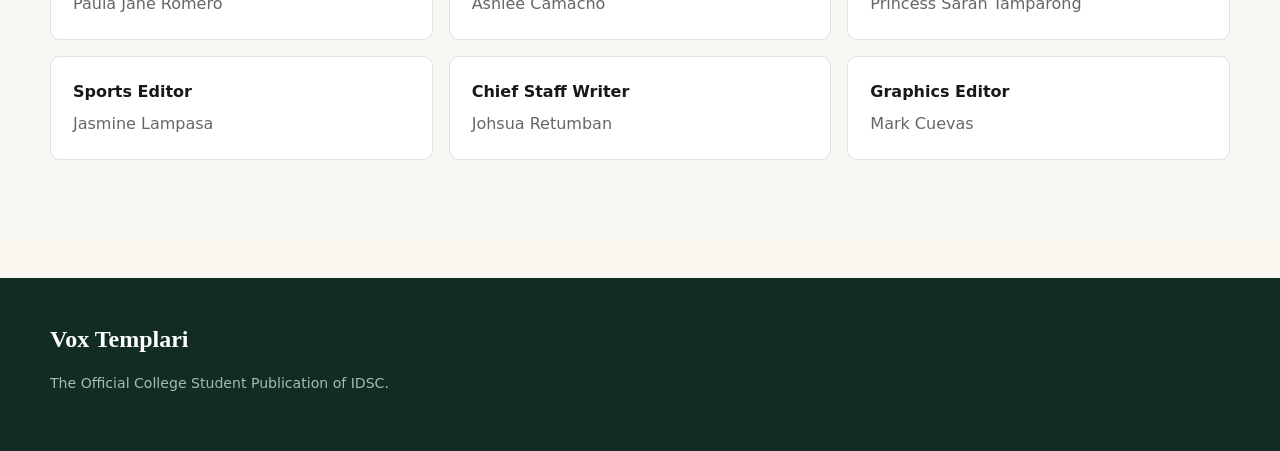
==== commit 1092763c: "Update about.html" ====
--- a/about.html
+++ b/about.html
@@ -292,7 +292,7 @@
 
         <div class="board-card">
           <strong>Chief Staff Writer</strong>
-          <span>Joshua Retumban</span>
+          <span>Johsua Retumban</span>
         </div>
         
         <div class="board-card">
